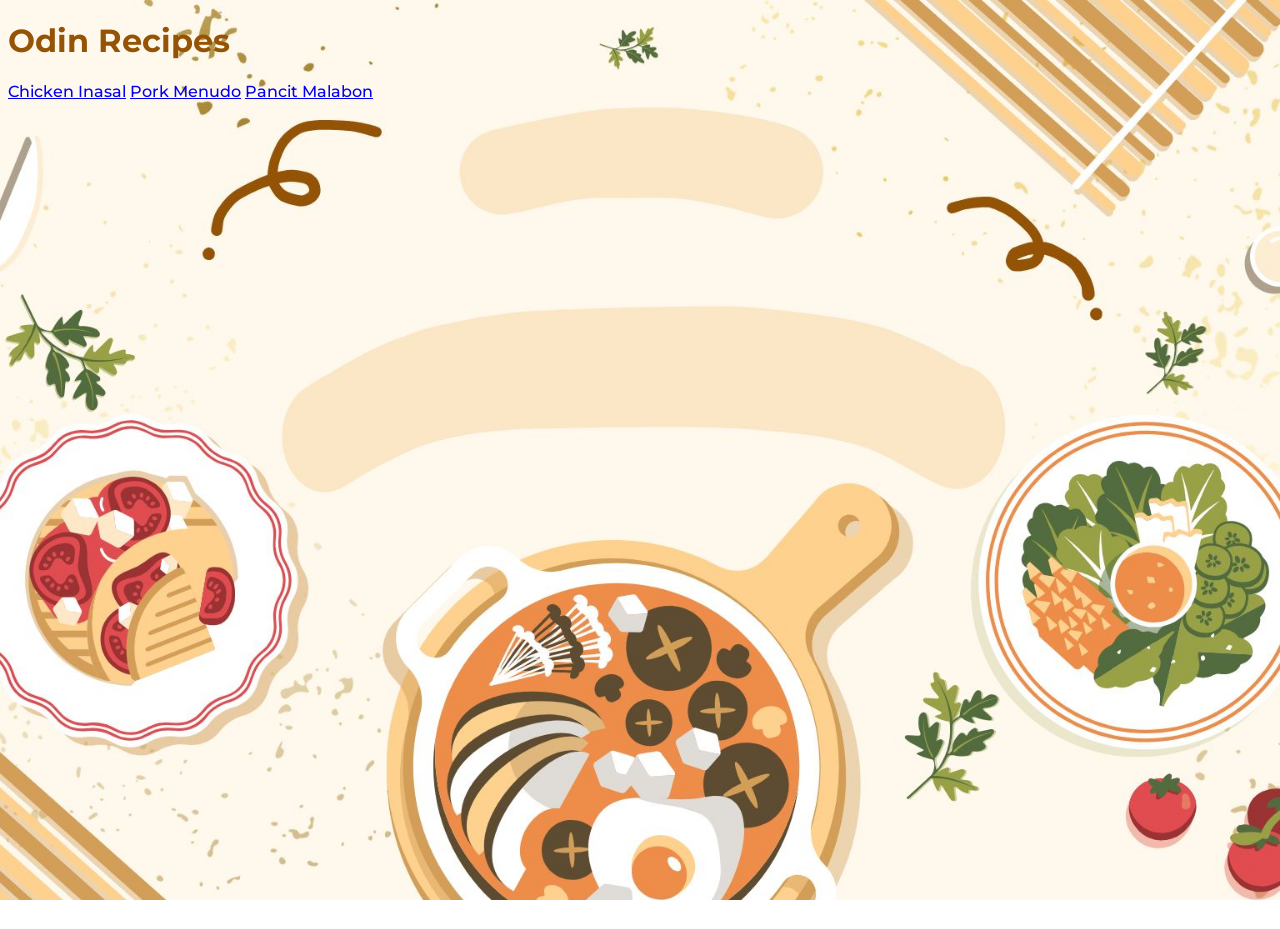
==== index.html @ f0fc061a "Fix: file path set to relative" ====
<!DOCTYPE html>
<html lang="en">
<head>
  <meta charset="UTF-8">
  <meta name="viewport" content="width=device-width, initial-scale=1.0">
  <title>Odin Recipes</title>
  <link rel="stylesheet" href="./assets/static/style.css">
  <link rel="preconnect" href="https://fonts.googleapis.com">
  <link rel="preconnect" href="https://fonts.gstatic.com" crossorigin>
  <link href="https://fonts.googleapis.com/css2?family=Montserrat:ital,wght@0,100..900;1,100..900&display=swap" rel="stylesheet">
</head>
<body class="main-body">
  <h1>Odin Recipes</h1>
  <a href="./recipes/chicken-inasal.html">Chicken Inasal</a>
  <a href="./recipes/pork-menudo.html">Pork Menudo</a>
  <a href="./recipes/pancit-malabon.html">Pancit Malabon</a>
</body>
</html>
---- assets/static/style.css ----
.recipes-body {
  background-image: url(/assets/img/background-image-3.png);
  background-size: cover;
  background-position: center;
  background-repeat: no-repeat;
  background-attachment: fixed;
  min-height: 100vh;
  color: #955306;
  font-family: "Montserrat", sans-serif;
  font-optical-sizing: auto;
  font-weight: 500;
  font-style: normal;
}

.main-body {
  background-image: url(/assets/img/background-image.jpg);
  background-size: cover;
  background-position: center;
  background-repeat: no-repeat;
  background-attachment: fixed;
  min-height: 100vh;
  color: #955306;
  font-family: "Montserrat", sans-serif;
  font-optical-sizing: auto;
  font-weight: 500;
  font-style: normal;
}
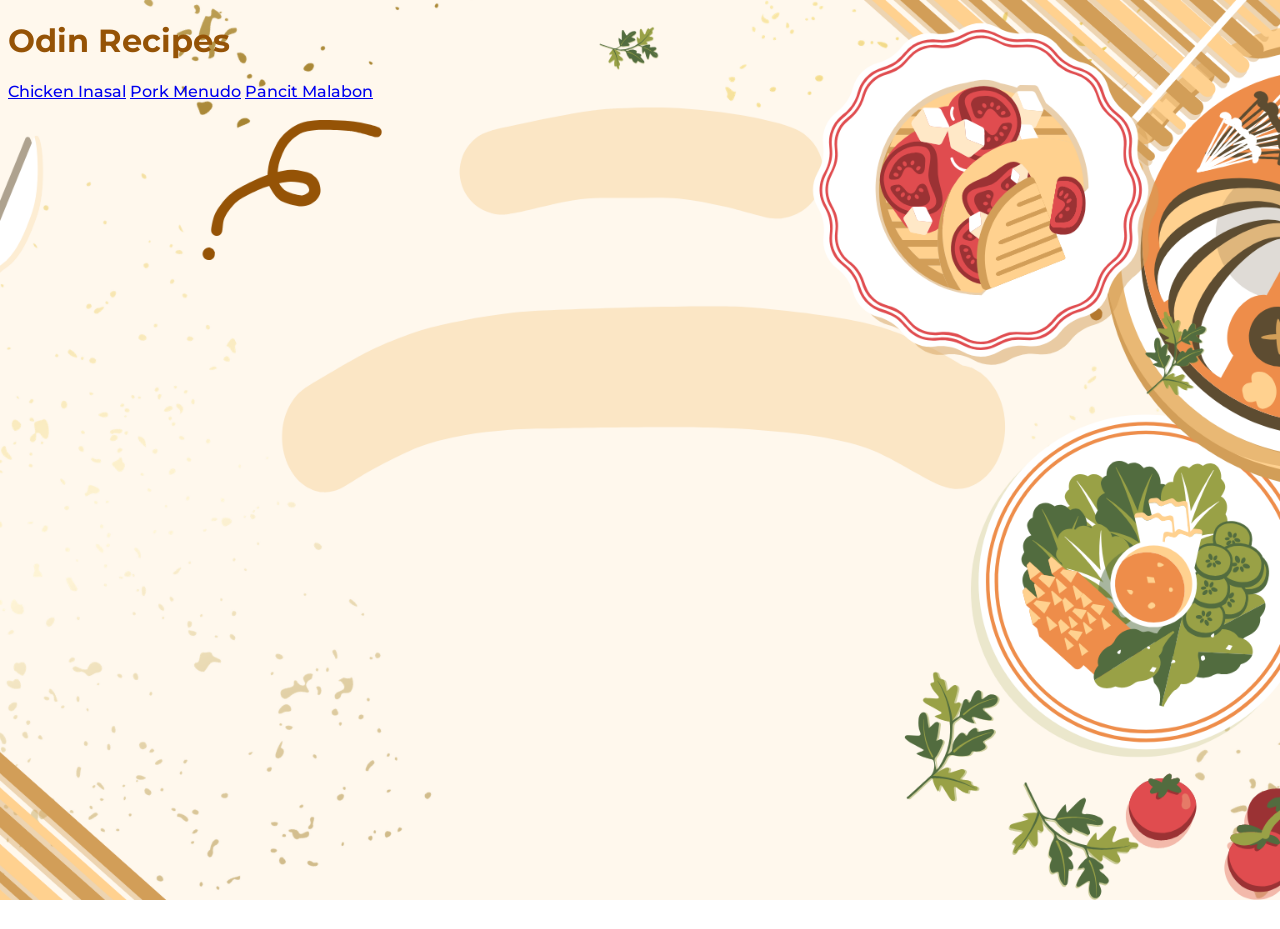
==== commit 9d3dc245: "debug: github not showing the bg image" ====
--- a/index.html
+++ b/index.html
@@ -9,7 +9,7 @@
   <link rel="preconnect" href="https://fonts.gstatic.com" crossorigin>
   <link href="https://fonts.googleapis.com/css2?family=Montserrat:ital,wght@0,100..900;1,100..900&display=swap" rel="stylesheet">
 </head>
-<body class="main-body">
+<body>
   <h1>Odin Recipes</h1>
   <a href="./recipes/chicken-inasal.html">Chicken Inasal</a>
   <a href="./recipes/pork-menudo.html">Pork Menudo</a>
--- a/assets/static/style.css
+++ b/assets/static/style.css
@@ -1,4 +1,4 @@
-.recipes-body {
+body {
   background-image: url(/assets/img/background-image-3.png);
   background-size: cover;
   background-position: center;
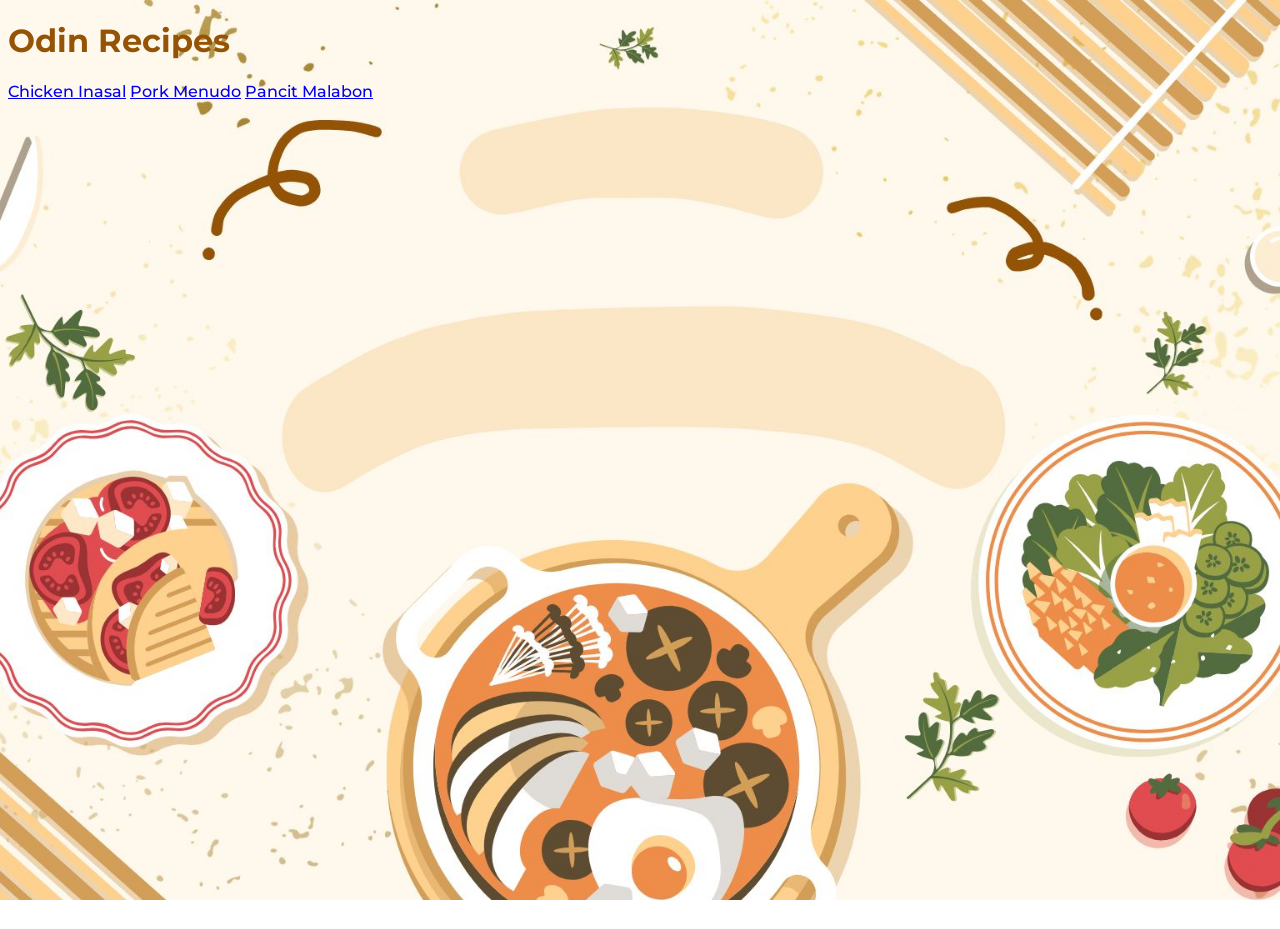
==== commit 26170e4c: "fix: same as local as gh page" ====
--- a/index.html
+++ b/index.html
@@ -9,7 +9,7 @@
   <link rel="preconnect" href="https://fonts.gstatic.com" crossorigin>
   <link href="https://fonts.googleapis.com/css2?family=Montserrat:ital,wght@0,100..900;1,100..900&display=swap" rel="stylesheet">
 </head>
-<body>
+<body class="main-body">
   <h1>Odin Recipes</h1>
   <a href="./recipes/chicken-inasal.html">Chicken Inasal</a>
   <a href="./recipes/pork-menudo.html">Pork Menudo</a>
--- a/assets/static/style.css
+++ b/assets/static/style.css
@@ -1,5 +1,5 @@
-body {
-  background-image: url(/assets/img/background-image-3.png);
+.recipes-body {
+  background-image: url(../img/background-image-3.png);
   background-size: cover;
   background-position: center;
   background-repeat: no-repeat;
@@ -13,7 +13,7 @@
 }
 
 .main-body {
-  background-image: url(/assets/img/background-image.jpg);
+  background-image: url(../img/background-image.jpg);
   background-size: cover;
   background-position: center;
   background-repeat: no-repeat;
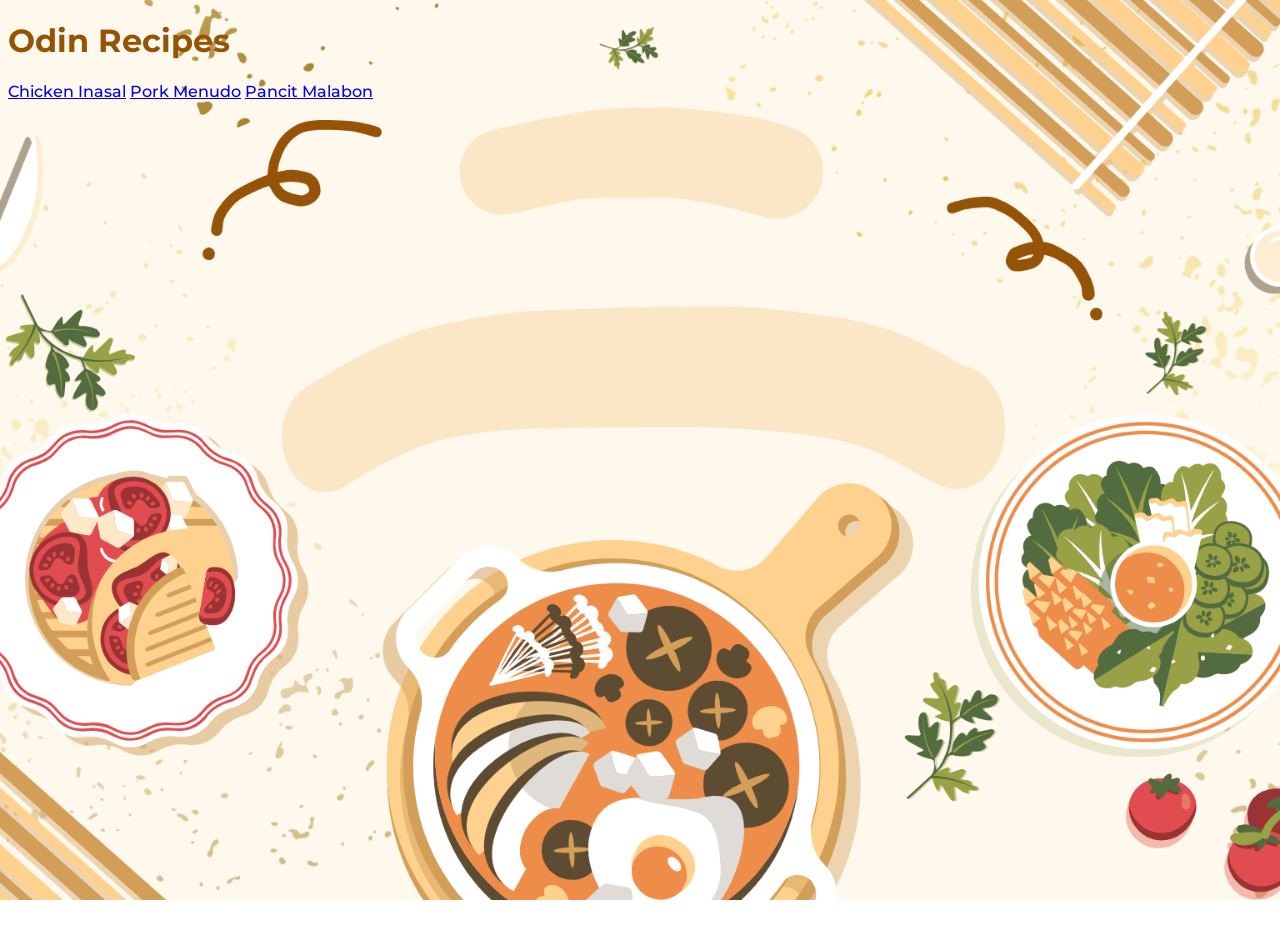
==== commit bfea7894: "add: icon to image update: doc for acknowledgements and realizations" ====
--- a/index.html
+++ b/index.html
@@ -8,8 +8,9 @@
   <link rel="preconnect" href="https://fonts.googleapis.com">
   <link rel="preconnect" href="https://fonts.gstatic.com" crossorigin>
   <link href="https://fonts.googleapis.com/css2?family=Montserrat:ital,wght@0,100..900;1,100..900&display=swap" rel="stylesheet">
+  <link rel="icon" type="image/x-icon" href="./assets/img/recipe-book-favicon.png">
 </head>
-<body class="main-body">
+<body>
   <h1>Odin Recipes</h1>
   <a href="./recipes/chicken-inasal.html">Chicken Inasal</a>
   <a href="./recipes/pork-menudo.html">Pork Menudo</a>
--- a/assets/static/style.css
+++ b/assets/static/style.css
@@ -12,8 +12,8 @@
   font-style: normal;
 }
 
-.main-body {
-  background-image: url(../img/background-image.jpg);
+body {
+  background-image: url(../img/background-image.png);
   background-size: cover;
   background-position: center;
   background-repeat: no-repeat;
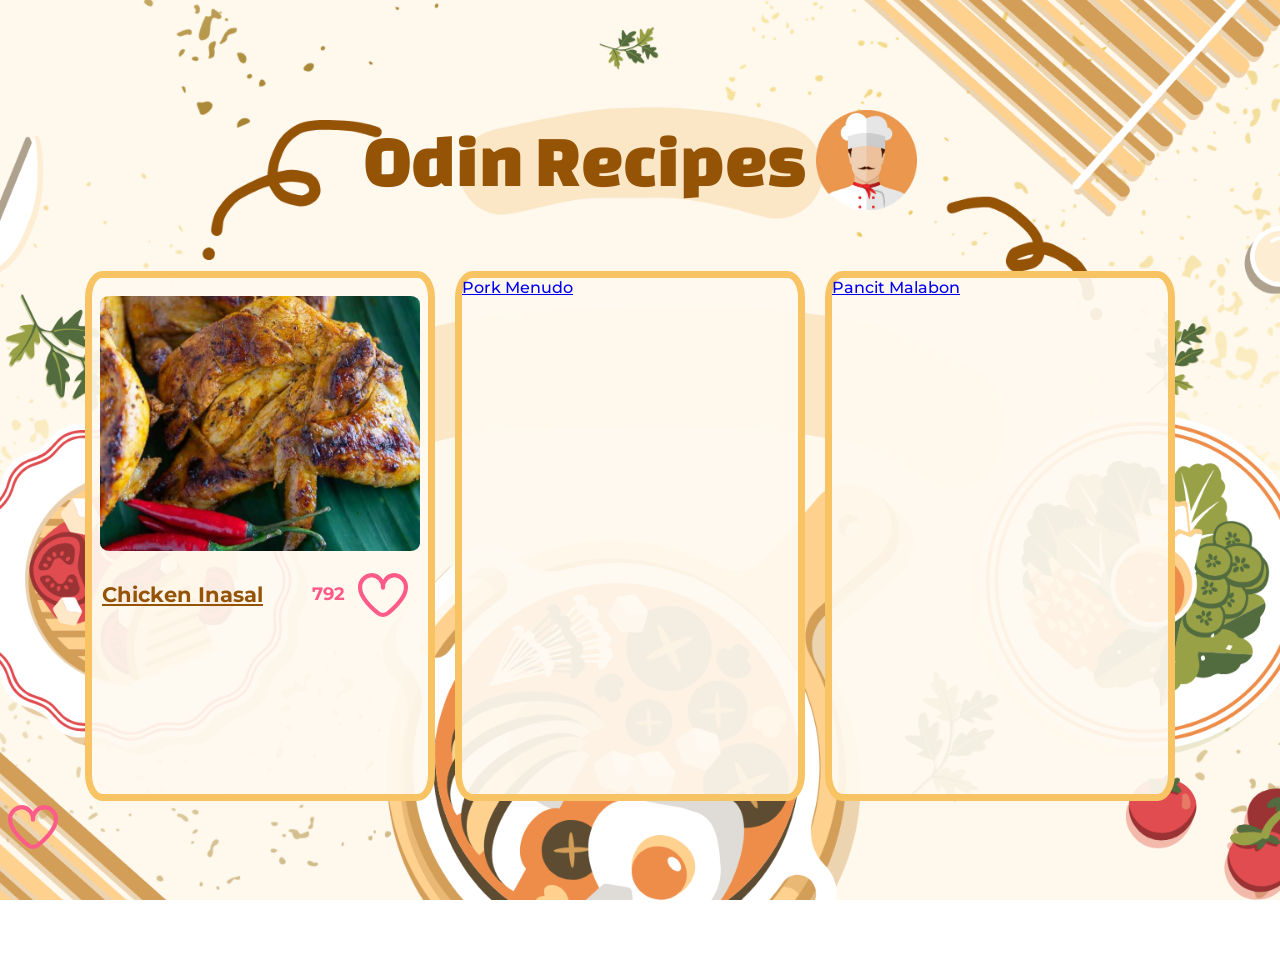
==== commit 8ba6010e: "add: card-style main" ====
--- a/index.html
+++ b/index.html
@@ -4,16 +4,97 @@
   <meta charset="UTF-8">
   <meta name="viewport" content="width=device-width, initial-scale=1.0">
   <title>Odin Recipes</title>
+  <!-- css -->
   <link rel="stylesheet" href="./assets/static/style.css">
+  <!-- fonts -->
   <link rel="preconnect" href="https://fonts.googleapis.com">
   <link rel="preconnect" href="https://fonts.gstatic.com" crossorigin>
   <link href="https://fonts.googleapis.com/css2?family=Montserrat:ital,wght@0,100..900;1,100..900&display=swap" rel="stylesheet">
+  <link rel="preconnect" href="https://fonts.googleapis.com">
+  <link rel="preconnect" href="https://fonts.gstatic.com" crossorigin>
+  <link href="https://fonts.googleapis.com/css2?family=Changa+One:ital@0;1&display=swap" rel="stylesheet">
+  <!-- icon -->
   <link rel="icon" type="image/x-icon" href="./assets/img/recipe-book-favicon.png">
+  
 </head>
 <body>
-  <h1>Odin Recipes</h1>
-  <a href="./recipes/chicken-inasal.html">Chicken Inasal</a>
-  <a href="./recipes/pork-menudo.html">Pork Menudo</a>
-  <a href="./recipes/pancit-malabon.html">Pancit Malabon</a>
+  <div class="odin-recipes-heading-main">
+    <h1 class="changa-one-regular heading">Odin Recipes</h1>
+    <img class="chef-icon" src="./assets/img/professional-chef-icon.png" alt="chef-icon" height="100px" width="auto">
+  </div>
+  
+
+  <div class="container-for-rectangles">
+    <div class="rectangle-container-recipe">
+      <div class="image-recipe-main-page">
+        <img class="img-element-config" width="320px" height="auto" src="./assets/img/inasal-na-manok-cropped.jpg" alt="chicken-inasal">
+      </div>
+      <div class="indiv-card-header">
+        <a class="recipe-link" href="./recipes/chicken-inasal.html">Chicken Inasal</a>
+        <div class="heart-count">792</div>
+        <div class="heart-container" title="Like">
+          <input type="checkbox" class="checkbox" id="Give-It-An-Id">
+          <div class="svg-container">
+              <svg viewBox="0 0 24 24" class="svg-outline" xmlns="http://www.w3.org/2000/svg">
+                  <path d="M17.5,1.917a6.4,6.4,0,0,0-5.5,3.3,6.4,6.4,0,0,0-5.5-3.3A6.8,6.8,0,0,0,0,8.967c0,4.547,4.786,9.513,8.8,12.88a4.974,4.974,0,0,0,6.4,0C19.214,18.48,24,13.514,24,8.967A6.8,6.8,0,0,0,17.5,1.917Zm-3.585,18.4a2.973,2.973,0,0,1-3.83,0C4.947,16.006,2,11.87,2,8.967a4.8,4.8,0,0,1,4.5-5.05A4.8,4.8,0,0,1,11,8.967a1,1,0,0,0,2,0,4.8,4.8,0,0,1,4.5-5.05A4.8,4.8,0,0,1,22,8.967C22,11.87,19.053,16.006,13.915,20.313Z">
+                  </path>
+              </svg>
+              <svg viewBox="0 0 24 24" class="svg-filled" xmlns="http://www.w3.org/2000/svg">
+                  <path d="M17.5,1.917a6.4,6.4,0,0,0-5.5,3.3,6.4,6.4,0,0,0-5.5-3.3A6.8,6.8,0,0,0,0,8.967c0,4.547,4.786,9.513,8.8,12.88a4.974,4.974,0,0,0,6.4,0C19.214,18.48,24,13.514,24,8.967A6.8,6.8,0,0,0,17.5,1.917Z">
+                  </path>
+              </svg>
+              <svg class="svg-celebrate" width="100" height="100" xmlns="http://www.w3.org/2000/svg">
+                  <polygon points="10,10 20,20"></polygon>
+                  <polygon points="10,50 20,50"></polygon>
+                  <polygon points="20,80 30,70"></polygon>
+                  <polygon points="90,10 80,20"></polygon>
+                  <polygon points="90,50 80,50"></polygon>
+                  <polygon points="80,80 70,70"></polygon>
+              </svg>
+          </div>
+        </div>
+      
+      </div>
+      
+    </div>
+
+
+
+
+
+
+
+
+    <div class="rectangle-container-recipe">
+      <a href="./recipes/pork-menudo.html">Pork Menudo</a>
+    </div>
+    <div class="rectangle-container-recipe">
+      <a href="./recipes/pancit-malabon.html">Pancit Malabon</a>
+    </div>
+  </div>
+  
+
+  
+  <div class="heart-container" title="Like">
+    <input type="checkbox" class="checkbox" id="Give-It-An-Id">
+    <div class="svg-container">
+        <svg viewBox="0 0 24 24" class="svg-outline" xmlns="http://www.w3.org/2000/svg">
+            <path d="M17.5,1.917a6.4,6.4,0,0,0-5.5,3.3,6.4,6.4,0,0,0-5.5-3.3A6.8,6.8,0,0,0,0,8.967c0,4.547,4.786,9.513,8.8,12.88a4.974,4.974,0,0,0,6.4,0C19.214,18.48,24,13.514,24,8.967A6.8,6.8,0,0,0,17.5,1.917Zm-3.585,18.4a2.973,2.973,0,0,1-3.83,0C4.947,16.006,2,11.87,2,8.967a4.8,4.8,0,0,1,4.5-5.05A4.8,4.8,0,0,1,11,8.967a1,1,0,0,0,2,0,4.8,4.8,0,0,1,4.5-5.05A4.8,4.8,0,0,1,22,8.967C22,11.87,19.053,16.006,13.915,20.313Z">
+            </path>
+        </svg>
+        <svg viewBox="0 0 24 24" class="svg-filled" xmlns="http://www.w3.org/2000/svg">
+            <path d="M17.5,1.917a6.4,6.4,0,0,0-5.5,3.3,6.4,6.4,0,0,0-5.5-3.3A6.8,6.8,0,0,0,0,8.967c0,4.547,4.786,9.513,8.8,12.88a4.974,4.974,0,0,0,6.4,0C19.214,18.48,24,13.514,24,8.967A6.8,6.8,0,0,0,17.5,1.917Z">
+            </path>
+        </svg>
+        <svg class="svg-celebrate" width="100" height="100" xmlns="http://www.w3.org/2000/svg">
+            <polygon points="10,10 20,20"></polygon>
+            <polygon points="10,50 20,50"></polygon>
+            <polygon points="20,80 30,70"></polygon>
+            <polygon points="90,10 80,20"></polygon>
+            <polygon points="90,50 80,50"></polygon>
+            <polygon points="80,80 70,70"></polygon>
+        </svg>
+    </div>
+  </div>
 </body>
 </html>
--- a/assets/static/style.css
+++ b/assets/static/style.css
@@ -24,4 +24,171 @@
   font-optical-sizing: auto;
   font-weight: 500;
   font-style: normal;
+}
+
+.changa-one-regular {
+  font-family: "Changa One", sans-serif;
+  font-weight: 400;
+  font-style: normal;
+}
+
+.changa-one-regular.heading {
+  font-size: 75px;
+}
+
+.odin-recipes-heading-main {
+  display: grid;
+  /* place-items:center; */
+  margin-top: 70px;
+  grid-auto-flow:column;
+  justify-content: center;
+  align-items: center;
+  margin-bottom: 20px;
+}
+
+.chef-icon {
+  display: inline-block;
+  margin-left: 10px;
+}
+
+.rectangle-container-recipe {
+  border: 7px solid #F8C463;
+  /* outline: 2px solid #F8C463; */
+  box-sizing: border-box;
+  height: 530px;
+  width: 350px;
+  /* background-color: #FFFAF0; */
+  display: inline;
+  margin-right: 20px;
+  border-radius: 5%;
+  background-color: rgba(255, 250, 240, 0.93); 
+}
+
+.container-for-rectangles {
+  display: flex;
+  justify-content: center;
+  align-items: center;
+}
+
+.image-recipe-main-page {
+  display: grid;
+  place-items: center;
+  margin: 18px auto;
+}
+
+.img-element-config {
+  border-radius: 3%;
+}
+
+.recipe-link {
+  color: #955306;
+  margin-left: 10px;
+  font-size: 21px;
+  font-weight: bold;
+}
+
+.indiv-card-header {
+  display: flex;  
+  align-items: center;
+  justify-content: space-between;
+}
+
+.heart-count {
+  color: rgb(255, 91, 137);
+  font-weight: bold;
+  font-size: 18px;
+  margin-left: 35px;
+}
+
+.recipe-short-description {
+  
+}
+
+
+/* heart  */
+.heart-container {
+  margin-right: 20px;
+  --heart-color: rgb(255, 91, 137);
+  position: relative;
+  width: 50px;
+  height: 50px;
+  transition: .3s;
+}
+
+.heart-container .checkbox {
+  position: absolute;
+  width: 100%;
+  height: 100%;
+  opacity: 0;
+  z-index: 20;
+  cursor: pointer;
+}
+
+.heart-container .svg-container {
+  width: 100%;
+  height: 100%;
+  display: flex;
+  justify-content: center;
+  align-items: center;
+}
+
+.heart-container .svg-outline,
+        .heart-container .svg-filled {
+  fill: var(--heart-color);
+  position: absolute;
+}
+
+.heart-container .svg-filled {
+  animation: keyframes-svg-filled 1s;
+  display: none;
+}
+
+.heart-container .svg-celebrate {
+  position: absolute;
+  animation: keyframes-svg-celebrate .5s;
+  animation-fill-mode: forwards;
+  display: none;
+  stroke: var(--heart-color);
+  fill: var(--heart-color);
+  stroke-width: 2px;
+}
+
+.heart-container .checkbox:checked~.svg-container .svg-filled {
+  display: block
+}
+
+.heart-container .checkbox:checked~.svg-container .svg-celebrate {
+  display: block
+}
+
+@keyframes keyframes-svg-filled {
+  0% {
+    transform: scale(0);
+  }
+
+  25% {
+    transform: scale(1.2);
+  }
+
+  50% {
+    transform: scale(1);
+    filter: brightness(1.5);
+  }
+}
+
+@keyframes keyframes-svg-celebrate {
+  0% {
+    transform: scale(0);
+  }
+
+  50% {
+    opacity: 1;
+    filter: brightness(1.5);
+  }
+
+  100% {
+    transform: scale(1.4);
+    opacity: 0;
+    display: none;
+  }
 }
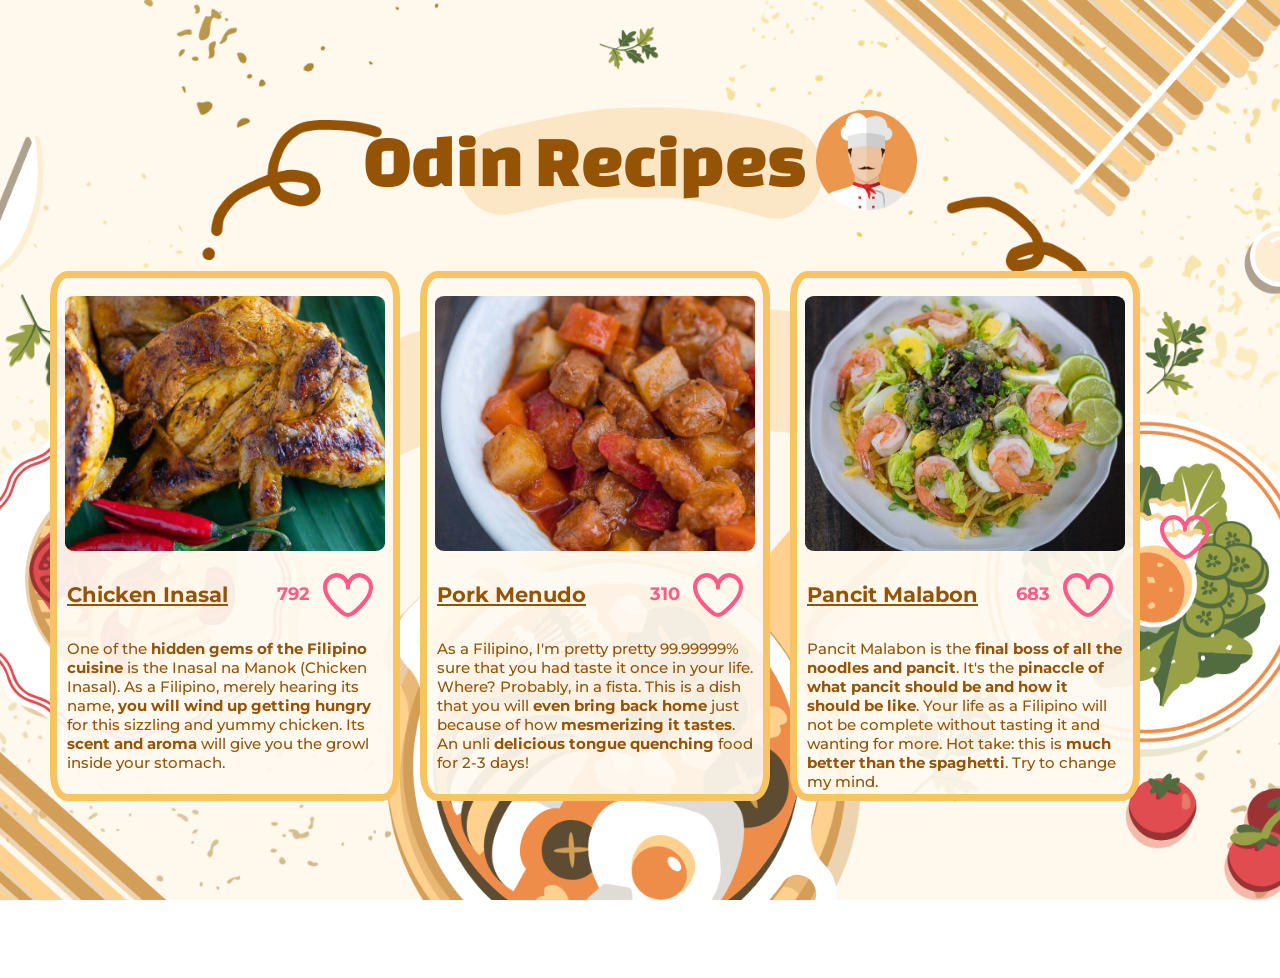
==== commit 4cd325cc: "fix: new style for 2 recipes" ====
--- a/index.html
+++ b/index.html
@@ -53,28 +53,103 @@
               </svg>
           </div>
         </div>
-      
       </div>
-      
+    
+      <div class="recipe-short-description">
+          One of the <strong>hidden gems of the Filipino cuisine</strong> is the Inasal na Manok (Chicken Inasal). As a Filipino, merely hearing its name, <strong>you will wind up getting hungry</strong> for this sizzling and yummy chicken. Its <strong>scent and aroma</strong> will give you the growl inside your stomach.
+      </div>  
     </div>
+
+  <div class="container-for-rectangles">
+      <div class="rectangle-container-recipe">
+        <div class="image-recipe-main-page">
+          <img class="img-element-config" width="320px" height="auto" src="./assets/img/pork-menudo-recipe-cropped.jpg" alt="chicken-inasal">
+        </div>
+        <div class="indiv-card-header">
+          <a class="recipe-link" href="./recipes/pork-menudo.html">Pork Menudo</a>
+          <div class="heart-count pork-margin">310</div>
+          <div class="heart-container" title="Like">
+            <input type="checkbox" class="checkbox" id="Give-It-An-Id">
+            <div class="svg-container">
+                <svg viewBox="0 0 24 24" class="svg-outline" xmlns="http://www.w3.org/2000/svg">
+                    <path d="M17.5,1.917a6.4,6.4,0,0,0-5.5,3.3,6.4,6.4,0,0,0-5.5-3.3A6.8,6.8,0,0,0,0,8.967c0,4.547,4.786,9.513,8.8,12.88a4.974,4.974,0,0,0,6.4,0C19.214,18.48,24,13.514,24,8.967A6.8,6.8,0,0,0,17.5,1.917Zm-3.585,18.4a2.973,2.973,0,0,1-3.83,0C4.947,16.006,2,11.87,2,8.967a4.8,4.8,0,0,1,4.5-5.05A4.8,4.8,0,0,1,11,8.967a1,1,0,0,0,2,0,4.8,4.8,0,0,1,4.5-5.05A4.8,4.8,0,0,1,22,8.967C22,11.87,19.053,16.006,13.915,20.313Z">
+                    </path>
+                </svg>
+                <svg viewBox="0 0 24 24" class="svg-filled" xmlns="http://www.w3.org/2000/svg">
+                    <path d="M17.5,1.917a6.4,6.4,0,0,0-5.5,3.3,6.4,6.4,0,0,0-5.5-3.3A6.8,6.8,0,0,0,0,8.967c0,4.547,4.786,9.513,8.8,12.88a4.974,4.974,0,0,0,6.4,0C19.214,18.48,24,13.514,24,8.967A6.8,6.8,0,0,0,17.5,1.917Z">
+                    </path>
+                </svg>
+                <svg class="svg-celebrate" width="100" height="100" xmlns="http://www.w3.org/2000/svg">
+                    <polygon points="10,10 20,20"></polygon>
+                    <polygon points="10,50 20,50"></polygon>
+                    <polygon points="20,80 30,70"></polygon>
+                    <polygon points="90,10 80,20"></polygon>
+                    <polygon points="90,50 80,50"></polygon>
+                    <polygon points="80,80 70,70"></polygon>
+                </svg>
+            </div>
+          </div>
+      </div>
+    
+      <div class="recipe-short-description">
+        As a Filipino, I'm pretty pretty 99.99999% sure that you had taste it once in your life. Where? Probably, in a fista. This is a dish that you will <strong>even bring back home</strong> just because of how <strong>mesmerizing it tastes</strong>. An unli <strong>delicious tongue quenching</strong> food for 2-3 days!         
+      </div>  
+    </div>
+  </div>
+
+  <div class="container-for-rectangles">
+      <div class="rectangle-container-recipe">
+        <div class="image-recipe-main-page">
+          <img class="img-element-config" width="320px" height="auto" src="./assets/img/Pancit-Malabon-Recipe-cropped.jpg" alt="chicken-inasal">
+        </div>
+        <div class="indiv-card-header">
+          <a class="recipe-link" href="./recipes/pancit-malabon.html">Pancit Malabon</a>
+          <div class="heart-count pancit-malabon-margin">683</div>
+          <div class="heart-container" title="Like">
+            <input type="checkbox" class="checkbox" id="Give-It-An-Id">
+            <div class="svg-container">
+                <svg viewBox="0 0 24 24" class="svg-outline" xmlns="http://www.w3.org/2000/svg">
+                    <path d="M17.5,1.917a6.4,6.4,0,0,0-5.5,3.3,6.4,6.4,0,0,0-5.5-3.3A6.8,6.8,0,0,0,0,8.967c0,4.547,4.786,9.513,8.8,12.88a4.974,4.974,0,0,0,6.4,0C19.214,18.48,24,13.514,24,8.967A6.8,6.8,0,0,0,17.5,1.917Zm-3.585,18.4a2.973,2.973,0,0,1-3.83,0C4.947,16.006,2,11.87,2,8.967a4.8,4.8,0,0,1,4.5-5.05A4.8,4.8,0,0,1,11,8.967a1,1,0,0,0,2,0,4.8,4.8,0,0,1,4.5-5.05A4.8,4.8,0,0,1,22,8.967C22,11.87,19.053,16.006,13.915,20.313Z">
+                    </path>
+                </svg>
+                <svg viewBox="0 0 24 24" class="svg-filled" xmlns="http://www.w3.org/2000/svg">
+                    <path d="M17.5,1.917a6.4,6.4,0,0,0-5.5,3.3,6.4,6.4,0,0,0-5.5-3.3A6.8,6.8,0,0,0,0,8.967c0,4.547,4.786,9.513,8.8,12.88a4.974,4.974,0,0,0,6.4,0C19.214,18.48,24,13.514,24,8.967A6.8,6.8,0,0,0,17.5,1.917Z">
+                    </path>
+                </svg>
+                <svg class="svg-celebrate" width="100" height="100" xmlns="http://www.w3.org/2000/svg">
+                    <polygon points="10,10 20,20"></polygon>
+                    <polygon points="10,50 20,50"></polygon>
+                    <polygon points="20,80 30,70"></polygon>
+                    <polygon points="90,10 80,20"></polygon>
+                    <polygon points="90,50 80,50"></polygon>
+                    <polygon points="80,80 70,70"></polygon>
+                </svg>
+            </div>
+          </div>
+      </div>
+    
+      <div class="recipe-short-description">
+        Pancit Malabon is the <strong>final boss of all the noodles and pancit</strong>. It's the <strong>pinaccle of what pancit should be and how it should be like</strong>. Your life as a Filipino will not be complete without tasting it and wanting for more. Hot take: this is <strong>much better than the spaghetti</strong>. Try to change my mind.
+      </div>  
+    </div>
+  </div>
+
+  
+
+
+
+
+      <!-- <div class="rectangle-container-recipe">
+      <a href="./recipes/pork-menudo.html">Pork Menudo</a>
+    </div> -->
+    <!-- <div class="rectangle-container-recipe">
+      <a href="./recipes/pancit-malabon.html">Pancit Malabon</a>
+    </div>   -->
 
 
 
 
 
-
-
-
-    <div class="rectangle-container-recipe">
-      <a href="./recipes/pork-menudo.html">Pork Menudo</a>
-    </div>
-    <div class="rectangle-container-recipe">
-      <a href="./recipes/pancit-malabon.html">Pancit Malabon</a>
-    </div>
-  </div>
-  
-
-  
   <div class="heart-container" title="Like">
     <input type="checkbox" class="checkbox" id="Give-It-An-Id">
     <div class="svg-container">
--- a/assets/static/style.css
+++ b/assets/static/style.css
@@ -100,8 +100,17 @@
   margin-left: 35px;
 }
 
+.heart-count.pork-margin {
+  margin-left: 50px;
+}
+
+.heart-count.pancit-malabon-margin {
+  margin-left: 25px;
+}
+
 .recipe-short-description {
-  
+  font-size: 15px;
+  margin: 20px 10px;
 }
 
 
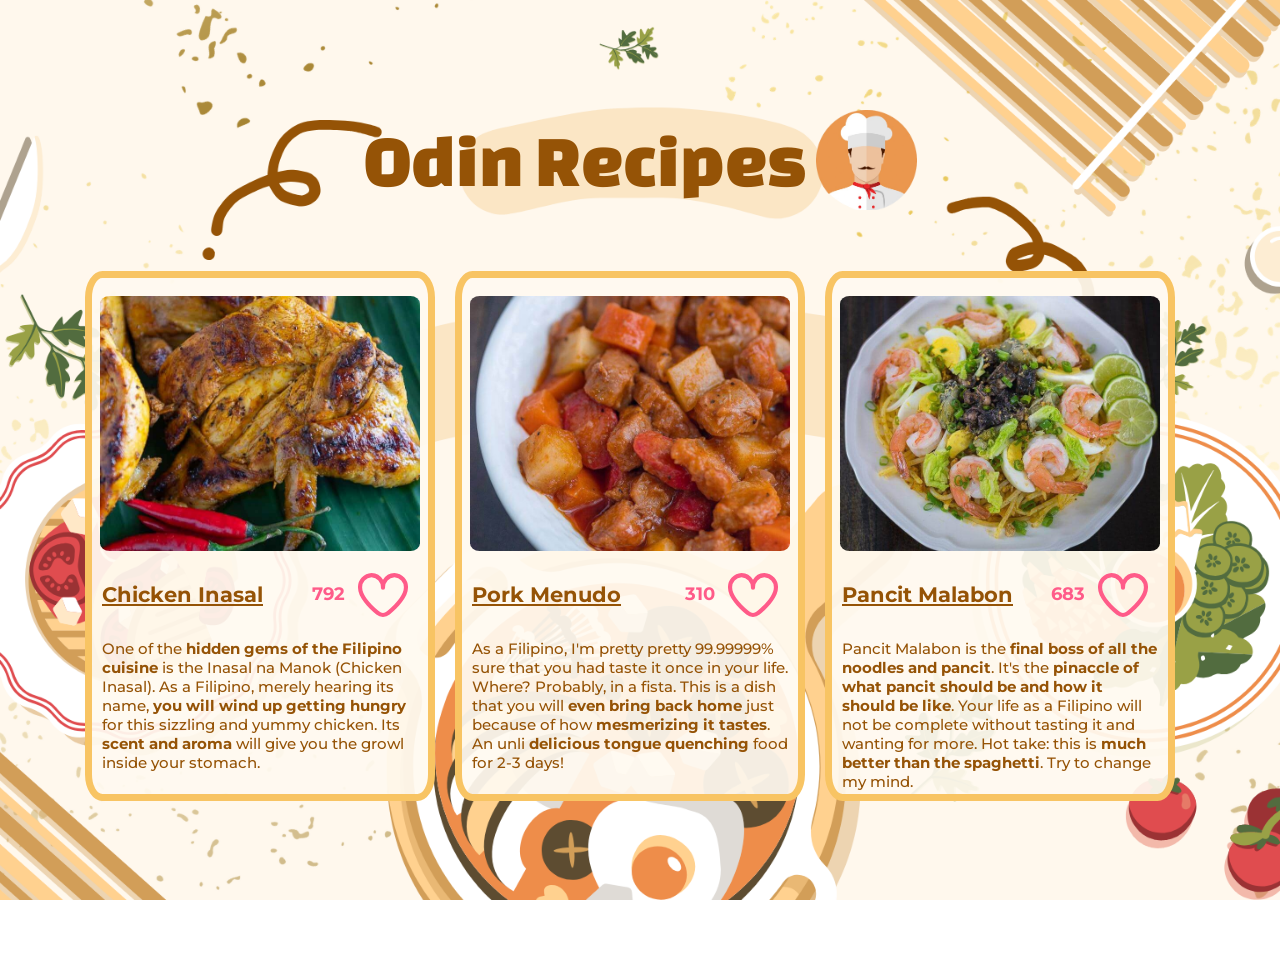
==== commit ce694605: "fix: css in insal contents" ====
--- a/index.html
+++ b/index.html
@@ -133,43 +133,5 @@
       </div>  
     </div>
   </div>
-
-  
-
-
-
-
-      <!-- <div class="rectangle-container-recipe">
-      <a href="./recipes/pork-menudo.html">Pork Menudo</a>
-    </div> -->
-    <!-- <div class="rectangle-container-recipe">
-      <a href="./recipes/pancit-malabon.html">Pancit Malabon</a>
-    </div>   -->
-
-
-
-
-
-  <div class="heart-container" title="Like">
-    <input type="checkbox" class="checkbox" id="Give-It-An-Id">
-    <div class="svg-container">
-        <svg viewBox="0 0 24 24" class="svg-outline" xmlns="http://www.w3.org/2000/svg">
-            <path d="M17.5,1.917a6.4,6.4,0,0,0-5.5,3.3,6.4,6.4,0,0,0-5.5-3.3A6.8,6.8,0,0,0,0,8.967c0,4.547,4.786,9.513,8.8,12.88a4.974,4.974,0,0,0,6.4,0C19.214,18.48,24,13.514,24,8.967A6.8,6.8,0,0,0,17.5,1.917Zm-3.585,18.4a2.973,2.973,0,0,1-3.83,0C4.947,16.006,2,11.87,2,8.967a4.8,4.8,0,0,1,4.5-5.05A4.8,4.8,0,0,1,11,8.967a1,1,0,0,0,2,0,4.8,4.8,0,0,1,4.5-5.05A4.8,4.8,0,0,1,22,8.967C22,11.87,19.053,16.006,13.915,20.313Z">
-            </path>
-        </svg>
-        <svg viewBox="0 0 24 24" class="svg-filled" xmlns="http://www.w3.org/2000/svg">
-            <path d="M17.5,1.917a6.4,6.4,0,0,0-5.5,3.3,6.4,6.4,0,0,0-5.5-3.3A6.8,6.8,0,0,0,0,8.967c0,4.547,4.786,9.513,8.8,12.88a4.974,4.974,0,0,0,6.4,0C19.214,18.48,24,13.514,24,8.967A6.8,6.8,0,0,0,17.5,1.917Z">
-            </path>
-        </svg>
-        <svg class="svg-celebrate" width="100" height="100" xmlns="http://www.w3.org/2000/svg">
-            <polygon points="10,10 20,20"></polygon>
-            <polygon points="10,50 20,50"></polygon>
-            <polygon points="20,80 30,70"></polygon>
-            <polygon points="90,10 80,20"></polygon>
-            <polygon points="90,50 80,50"></polygon>
-            <polygon points="80,80 70,70"></polygon>
-        </svg>
-    </div>
-  </div>
 </body>
 </html>
--- a/assets/static/style.css
+++ b/assets/static/style.css
@@ -200,4 +200,78 @@
     opacity: 0;
     display: none;
   }
-}+}
+
+.changa-one-regular.recipe-heading {
+  font-size: 70px;
+  margin: 30px auto 10px auto;
+}
+
+.star-rating-container {
+  display: flex;
+  margin-bottom: 10px;
+  align-items: center;
+}
+
+.star-rating-color {
+  color: #FCAD38;
+  height: 30px;
+  width: auto;
+}
+
+.rating-points {
+  margin-left: 15px;
+  text-decoration: underline;
+}
+
+.rate-count {
+ margin-left: 15px; 
+ opacity: 70%;
+}
+
+.submission-container {
+  display: block;
+  margin-bottom: 10px;
+}
+
+.submission-container .update {
+  opacity: 80%;
+}
+
+.recipe-description-container {
+  width: 50%;
+}
+
+.heading-recipes-content {
+  background-color: #D45060;
+  width: 50%;
+  padding: 10px;
+  /* border: 2px solid black; */
+  color: #FFF9F2;
+}
+
+h2 {
+  margin: 0px;
+  font-weight: 100;
+}
+
+.changa-one-regular-unbold {
+  font-family: "Changa One", sans-serif;
+  /* font-weight: 100; */
+  font-style: normal;
+}
+
+.heading-recipes-content.procedure {
+  background-color: #EB7F31;
+}
+
+.ingproc-container {
+  background-color: #FFF9F2;
+  width: 50%;
+  padding: 10px;
+  margin-bottom: 20px;
+}
+
+a {
+  color: #457B9D;
+}
